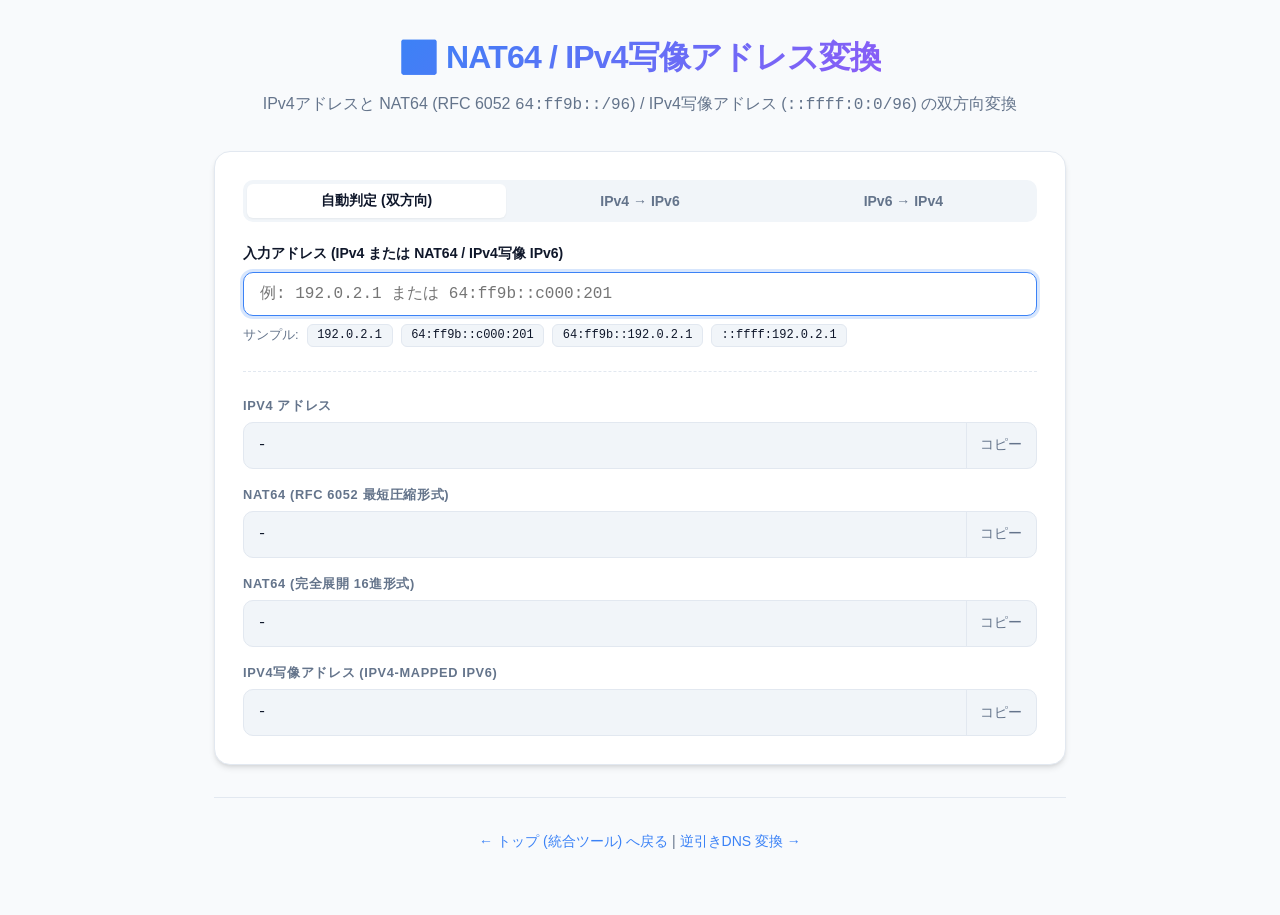
==== nat64.html @ c93e2d38 "feat: IP変換ロジックの完全刷新、UIモダン化、単体テストおよびドキュメントの整備" ====
<!DOCTYPE html>
<html lang="ja">
<head>
  <meta charset="utf-8">
  <meta name="viewport" content="width=device-width, initial-scale=1.0">
  <title>NAT64 / IPv4写像アドレス 相互変換ツール</title>
  <link rel="stylesheet" href="css/style.css">
</head>
<body>
  <div class="container">
    <header>
      <h1 class="site-title">🔄 NAT64 / IPv4写像アドレス変換</h1>
      <p class="site-description">IPv4アドレスと NAT64 (RFC 6052 <code>64:ff9b::/96</code>) / IPv4写像アドレス (<code>::ffff:0:0/96</code>) の双方向変換</p>
    </header>

    <div class="card">
      <div class="mode-selector">
        <button type="button" class="mode-btn active" id="mode-auto">自動判定 (双方向)</button>
        <button type="button" class="mode-btn" id="mode-v4tov6">IPv4 → IPv6</button>
        <button type="button" class="mode-btn" id="mode-v6tov4">IPv6 → IPv4</button>
      </div>

      <div class="form-group">
        <label class="form-label" for="input">入力アドレス (IPv4 または NAT64 / IPv4写像 IPv6)</label>
        <div class="input-wrapper">
          <input id="input" type="text" class="input-text" placeholder="例: 192.0.2.1 または 64:ff9b::c000:201" autofocus>
        </div>
        <div class="sample-chips">
          <span class="sample-label">サンプル:</span>
          <button type="button" class="sample-chip" data-fill="192.0.2.1">192.0.2.1</button>
          <button type="button" class="sample-chip" data-fill="64:ff9b::c000:201">64:ff9b::c000:201</button>
          <button type="button" class="sample-chip" data-fill="64:ff9b::192.0.2.1">64:ff9b::192.0.2.1</button>
          <button type="button" class="sample-chip" data-fill="::ffff:192.0.2.1">::ffff:192.0.2.1</button>
        </div>
      </div>

      <div id="alert-box" class="alert alert-error alert-hidden"></div>

      <div class="result-group">
        <div class="result-item">
          <div class="result-header">
            <span class="result-title">IPv4 アドレス</span>
          </div>
          <div class="copy-box">
            <span class="result-value" id="output-v4">-</span>
            <button type="button" class="btn-copy" data-target="output-v4">コピー</button>
          </div>
        </div>

        <div class="result-item">
          <div class="result-header">
            <span class="result-title">NAT64 (RFC 6052 最短圧縮形式)</span>
          </div>
          <div class="copy-box">
            <span class="result-value" id="output-wkp">-</span>
            <button type="button" class="btn-copy" data-target="output-wkp">コピー</button>
          </div>
        </div>

        <div class="result-item">
          <div class="result-header">
            <span class="result-title">NAT64 (完全展開 16進形式)</span>
          </div>
          <div class="copy-box">
            <span class="result-value" id="output-full">-</span>
            <button type="button" class="btn-copy" data-target="output-full">コピー</button>
          </div>
        </div>

        <div class="result-item">
          <div class="result-header">
            <span class="result-title">IPv4写像アドレス (IPv4-Mapped IPv6)</span>
          </div>
          <div class="copy-box">
            <span class="result-value" id="output-mapped">-</span>
            <button type="button" class="btn-copy" data-target="output-mapped">コピー</button>
          </div>
        </div>
      </div>
    </div>

    <footer>
      <p><a href="index.html">← トップ (統合ツール) へ戻る</a> | <a href="reverseDNS.html">逆引きDNS 変換 →</a></p>
    </footer>
  </div>

  <script src="js/ip-utils.js"></script>
  <script src="nat64.js"></script>
</body>
</html>
---- css/style.css ----
/* style.css - IP Address Changer Modern Design System */

:root {
  --bg: #f8fafc;
  --bg-card: #ffffff;
  --bg-input: #ffffff;
  --bg-subtle: #f1f5f9;
  --text-main: #0f172a;
  --text-muted: #64748b;
  --primary: #3b82f6;
  --primary-hover: #2563eb;
  --primary-light: #eff6ff;
  --primary-border: #bfdbfe;
  --success: #10b981;
  --success-bg: #ecfdf5;
  --error: #ef4444;
  --error-bg: #fef2f2;
  --border: #e2e8f0;
  --border-focus: #3b82f6;
  --shadow-sm: 0 1px 2px 0 rgb(0 0 0 / 0.05);
  --shadow: 0 4px 6px -1px rgb(0 0 0 / 0.1), 0 2px 4px -2px rgb(0 0 0 / 0.1);
  --shadow-lg: 0 10px 15px -3px rgb(0 0 0 / 0.1), 0 4px 6px -4px rgb(0 0 0 / 0.1);
  --radius-sm: 6px;
  --radius-md: 10px;
  --radius-lg: 16px;
  --font-mono: ui-monospace, SFMono-Regular, Menlo, Monaco, Consolas, "Liberation Mono", "Courier New", monospace;
  --font-sans: -apple-system, BlinkMacSystemFont, "Segoe UI", Roboto, "Helvetica Neue", Arial, sans-serif;
}

@media (prefers-color-scheme: dark) {
  :root {
    --bg: #0f172a;
    --bg-card: #1e293b;
    --bg-input: #0f172a;
    --bg-subtle: #334155;
    --text-main: #f8fafc;
    --text-muted: #94a3b8;
    --primary: #60a5fa;
    --primary-hover: #3b82f6;
    --primary-light: rgba(59, 130, 246, 0.15);
    --primary-border: #1d4ed8;
    --success: #34d399;
    --success-bg: rgba(16, 185, 129, 0.15);
    --error: #f87171;
    --error-bg: rgba(239, 68, 68, 0.15);
    --border: #334155;
    --border-focus: #60a5fa;
    --shadow-sm: 0 1px 2px 0 rgb(0 0 0 / 0.3);
    --shadow: 0 4px 6px -1px rgb(0 0 0 / 0.3);
    --shadow-lg: 0 10px 15px -3px rgb(0 0 0 / 0.4);
  }
}

* {
  box-sizing: border-box;
  margin: 0;
  padding: 0;
}

body {
  font-family: var(--font-sans);
  background-color: var(--bg);
  color: var(--text-main);
  line-height: 1.6;
  min-height: 100vh;
  display: flex;
  flex-direction: column;
}

.container {
  max-width: 900px;
  margin: 0 auto;
  padding: 2rem 1.5rem;
  width: 100%;
}

/* Header */
header {
  margin-bottom: 2rem;
  text-align: center;
}

.site-title {
  font-size: 2rem;
  font-weight: 800;
  letter-spacing: -0.025em;
  background: linear-gradient(135deg, #3b82f6 0%, #8b5cf6 100%);
  -webkit-background-clip: text;
  -webkit-text-fill-color: transparent;
  display: inline-flex;
  align-items: center;
  gap: 0.5rem;
}

.site-description {
  color: var(--text-muted);
  font-size: 1rem;
  margin-top: 0.5rem;
}

/* Navigation Tabs */
.nav-tabs {
  display: flex;
  gap: 0.5rem;
  margin-bottom: 2rem;
  border-bottom: 1px solid var(--border);
  padding-bottom: 0.5rem;
  overflow-x: auto;
}

.nav-tab {
  padding: 0.6rem 1.2rem;
  border-radius: var(--radius-md);
  color: var(--text-muted);
  text-decoration: none;
  font-weight: 600;
  font-size: 0.95rem;
  transition: all 0.2s ease;
  white-space: nowrap;
  border: 1px solid transparent;
  cursor: pointer;
  background: none;
}

.nav-tab:hover {
  color: var(--text-main);
  background-color: var(--bg-subtle);
}

.nav-tab.active {
  color: var(--primary);
  background-color: var(--primary-light);
  border-color: var(--primary-border);
}

/* Cards */
.card {
  background-color: var(--bg-card);
  border: 1px solid var(--border);
  border-radius: var(--radius-lg);
  padding: 1.75rem;
  box-shadow: var(--shadow);
  margin-bottom: 2rem;
  transition: box-shadow 0.2s ease;
}

.card-title {
  font-size: 1.35rem;
  font-weight: 700;
  margin-bottom: 0.5rem;
  display: flex;
  align-items: center;
  gap: 0.5rem;
}

.card-desc {
  color: var(--text-muted);
  font-size: 0.9rem;
  margin-bottom: 1.5rem;
}

/* Forms & Inputs */
.form-group {
  margin-bottom: 1.25rem;
}

.form-label {
  display: block;
  font-weight: 600;
  font-size: 0.875rem;
  margin-bottom: 0.5rem;
  color: var(--text-main);
}

.input-wrapper {
  position: relative;
  display: flex;
  align-items: center;
}

.input-text {
  width: 100%;
  padding: 0.75rem 1rem;
  font-size: 1rem;
  font-family: var(--font-mono);
  background-color: var(--bg-input);
  border: 1.5px solid var(--border);
  border-radius: var(--radius-md);
  color: var(--text-main);
  transition: all 0.2s ease;
}

.input-text:focus {
  outline: none;
  border-color: var(--border-focus);
  box-shadow: 0 0 0 3px rgba(59, 130, 246, 0.2);
}

.input-text.error {
  border-color: var(--error);
  box-shadow: 0 0 0 3px rgba(239, 68, 68, 0.2);
}

/* Sample chips */
.sample-chips {
  display: flex;
  flex-wrap: wrap;
  align-items: center;
  gap: 0.5rem;
  margin-top: 0.5rem;
  font-size: 0.8rem;
}

.sample-label {
  color: var(--text-muted);
}

.sample-chip {
  background: var(--bg-subtle);
  border: 1px solid var(--border);
  color: var(--text-main);
  padding: 0.2rem 0.6rem;
  border-radius: var(--radius-sm);
  font-family: var(--font-mono);
  font-size: 0.75rem;
  cursor: pointer;
  transition: all 0.15s ease;
}

.sample-chip:hover {
  background: var(--primary-light);
  border-color: var(--primary);
  color: var(--primary);
}

/* Mode Switchers */
.mode-selector {
  display: flex;
  background-color: var(--bg-subtle);
  padding: 0.25rem;
  border-radius: var(--radius-md);
  margin-bottom: 1.25rem;
  gap: 0.25rem;
}

.mode-btn {
  flex: 1;
  padding: 0.5rem 1rem;
  font-size: 0.875rem;
  font-weight: 600;
  border: none;
  border-radius: var(--radius-sm);
  background: transparent;
  color: var(--text-muted);
  cursor: pointer;
  transition: all 0.2s ease;
}

.mode-btn.active {
  background-color: var(--bg-card);
  color: var(--text-main);
  box-shadow: var(--shadow-sm);
}

/* Results */
.result-group {
  margin-top: 1.5rem;
  padding-top: 1.5rem;
  border-top: 1px dashed var(--border);
}

.result-item {
  margin-bottom: 1rem;
}

.result-item:last-child {
  margin-bottom: 0;
}

.result-header {
  display: flex;
  justify-content: space-between;
  align-items: center;
  margin-bottom: 0.35rem;
}

.result-title {
  font-size: 0.8rem;
  font-weight: 600;
  text-transform: uppercase;
  letter-spacing: 0.05em;
  color: var(--text-muted);
}

.copy-box {
  display: flex;
  background-color: var(--bg-subtle);
  border: 1px solid var(--border);
  border-radius: var(--radius-md);
  overflow: hidden;
}

.result-value {
  flex: 1;
  padding: 0.65rem 0.85rem;
  font-family: var(--font-mono);
  font-size: 0.95rem;
  color: var(--text-main);
  word-break: break-all;
  user-select: all;
}

.btn-copy {
  padding: 0 0.85rem;
  background: transparent;
  border: none;
  border-left: 1px solid var(--border);
  color: var(--text-muted);
  cursor: pointer;
  font-size: 0.85rem;
  display: inline-flex;
  align-items: center;
  gap: 0.3rem;
  transition: all 0.15s ease;
}

.btn-copy:hover {
  background-color: var(--bg-card);
  color: var(--primary);
}

.btn-copy.copied {
  color: var(--success);
  font-weight: 600;
}

/* Status Alert */
.alert {
  padding: 0.75rem 1rem;
  border-radius: var(--radius-md);
  font-size: 0.9rem;
  margin-top: 1rem;
  display: flex;
  align-items: center;
  gap: 0.5rem;
}

.alert-error {
  background-color: var(--error-bg);
  color: var(--error);
  border: 1px solid var(--error);
}

.alert-hidden {
  display: none;
}

/* Badge */
.badge {
  display: inline-block;
  padding: 0.2rem 0.5rem;
  border-radius: 9999px;
  font-size: 0.75rem;
  font-weight: 600;
  background-color: var(--primary-light);
  color: var(--primary);
}

/* Details Table */
.details-table {
  width: 100%;
  border-collapse: collapse;
  margin-top: 1rem;
  font-size: 0.9rem;
}

.details-table th,
.details-table td {
  padding: 0.6rem 0.8rem;
  border-bottom: 1px solid var(--border);
  text-align: left;
}

.details-table th {
  color: var(--text-muted);
  font-weight: 600;
  width: 30%;
}

.details-table td {
  font-family: var(--font-mono);
  word-break: break-all;
}

/* Footer */
footer {
  margin-top: auto;
  text-align: center;
  padding: 2rem 1.5rem;
  color: var(--text-muted);
  font-size: 0.875rem;
  border-top: 1px solid var(--border);
}

footer a {
  color: var(--primary);
  text-decoration: none;
}

footer a:hover {
  text-decoration: underline;
}
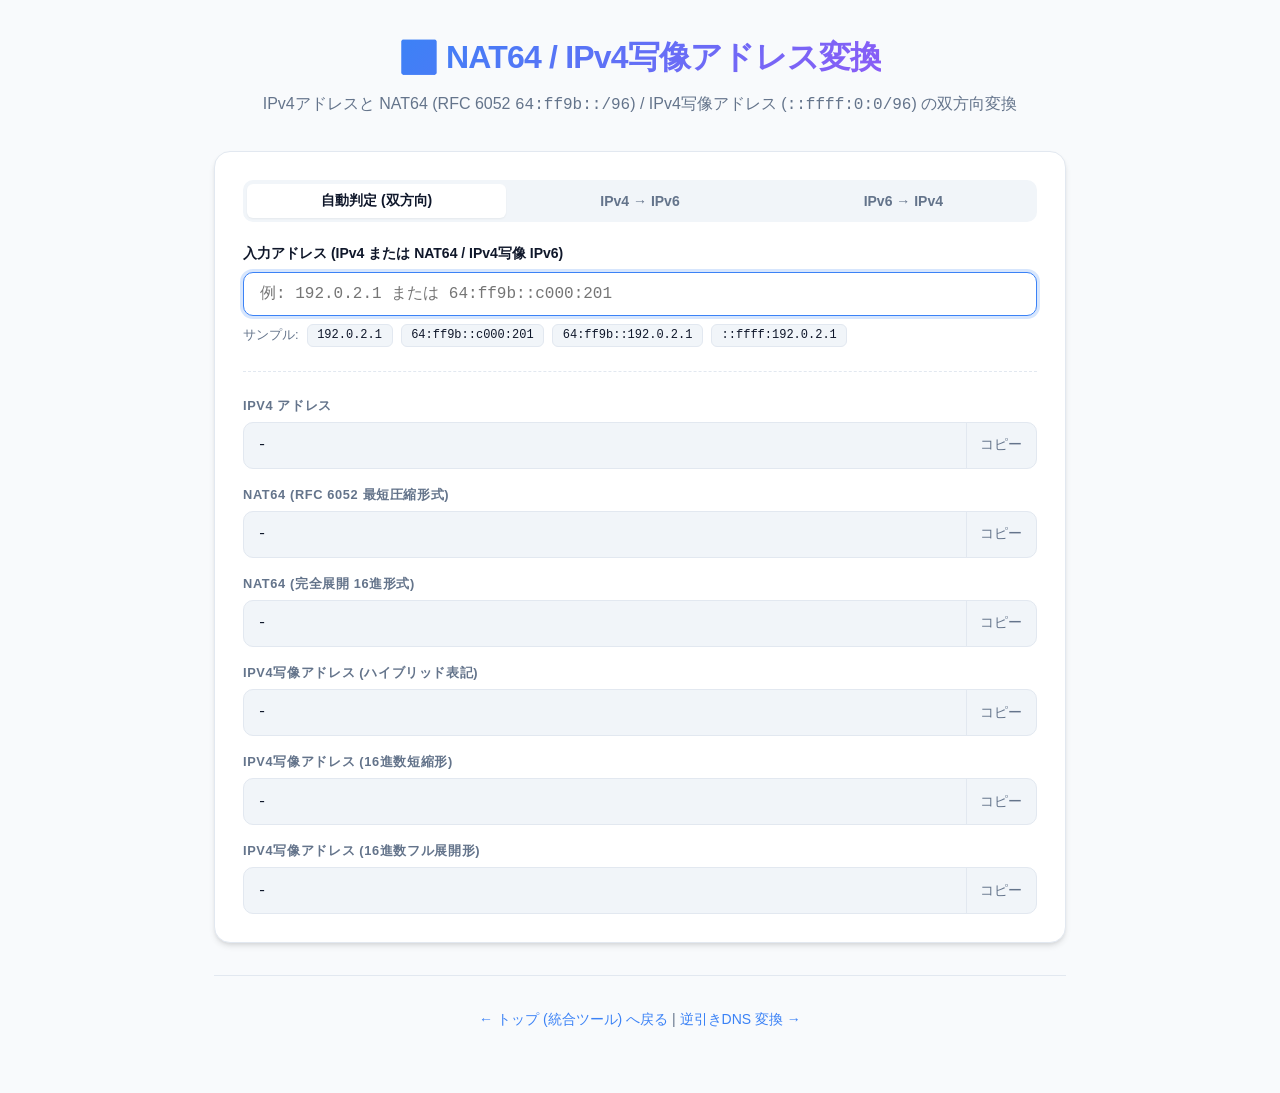
==== commit 8c2f05f7: "feat: IPv4写像アドレスの出力形式に16進数短縮形および16進数フル展開形を追加" ====
--- a/nat64.html
+++ b/nat64.html
@@ -69,11 +69,31 @@
 
         <div class="result-item">
           <div class="result-header">
-            <span class="result-title">IPv4写像アドレス (IPv4-Mapped IPv6)</span>
+            <span class="result-title">IPv4写像アドレス (ハイブリッド表記)</span>
           </div>
           <div class="copy-box">
             <span class="result-value" id="output-mapped">-</span>
             <button type="button" class="btn-copy" data-target="output-mapped">コピー</button>
+          </div>
+        </div>
+
+        <div class="result-item">
+          <div class="result-header">
+            <span class="result-title">IPv4写像アドレス (16進数短縮形)</span>
+          </div>
+          <div class="copy-box">
+            <span class="result-value" id="output-mapped-hex">-</span>
+            <button type="button" class="btn-copy" data-target="output-mapped-hex">コピー</button>
+          </div>
+        </div>
+
+        <div class="result-item">
+          <div class="result-header">
+            <span class="result-title">IPv4写像アドレス (16進数フル展開形)</span>
+          </div>
+          <div class="copy-box">
+            <span class="result-value" id="output-mapped-full">-</span>
+            <button type="button" class="btn-copy" data-target="output-mapped-full">コピー</button>
           </div>
         </div>
       </div>
--- a/css/style.css
+++ b/css/style.css
@@ -351,6 +351,20 @@
   border: 1px solid var(--error);
 }
 
+.alert-warning {
+  background-color: rgba(245, 158, 11, 0.15);
+  color: #d97706;
+  border: 1px solid #f59e0b;
+}
+
+@media (prefers-color-scheme: dark) {
+  .alert-warning {
+    background-color: rgba(245, 158, 11, 0.2);
+    color: #fbbf24;
+    border-color: #d97706;
+  }
+}
+
 .alert-hidden {
   display: none;
 }
